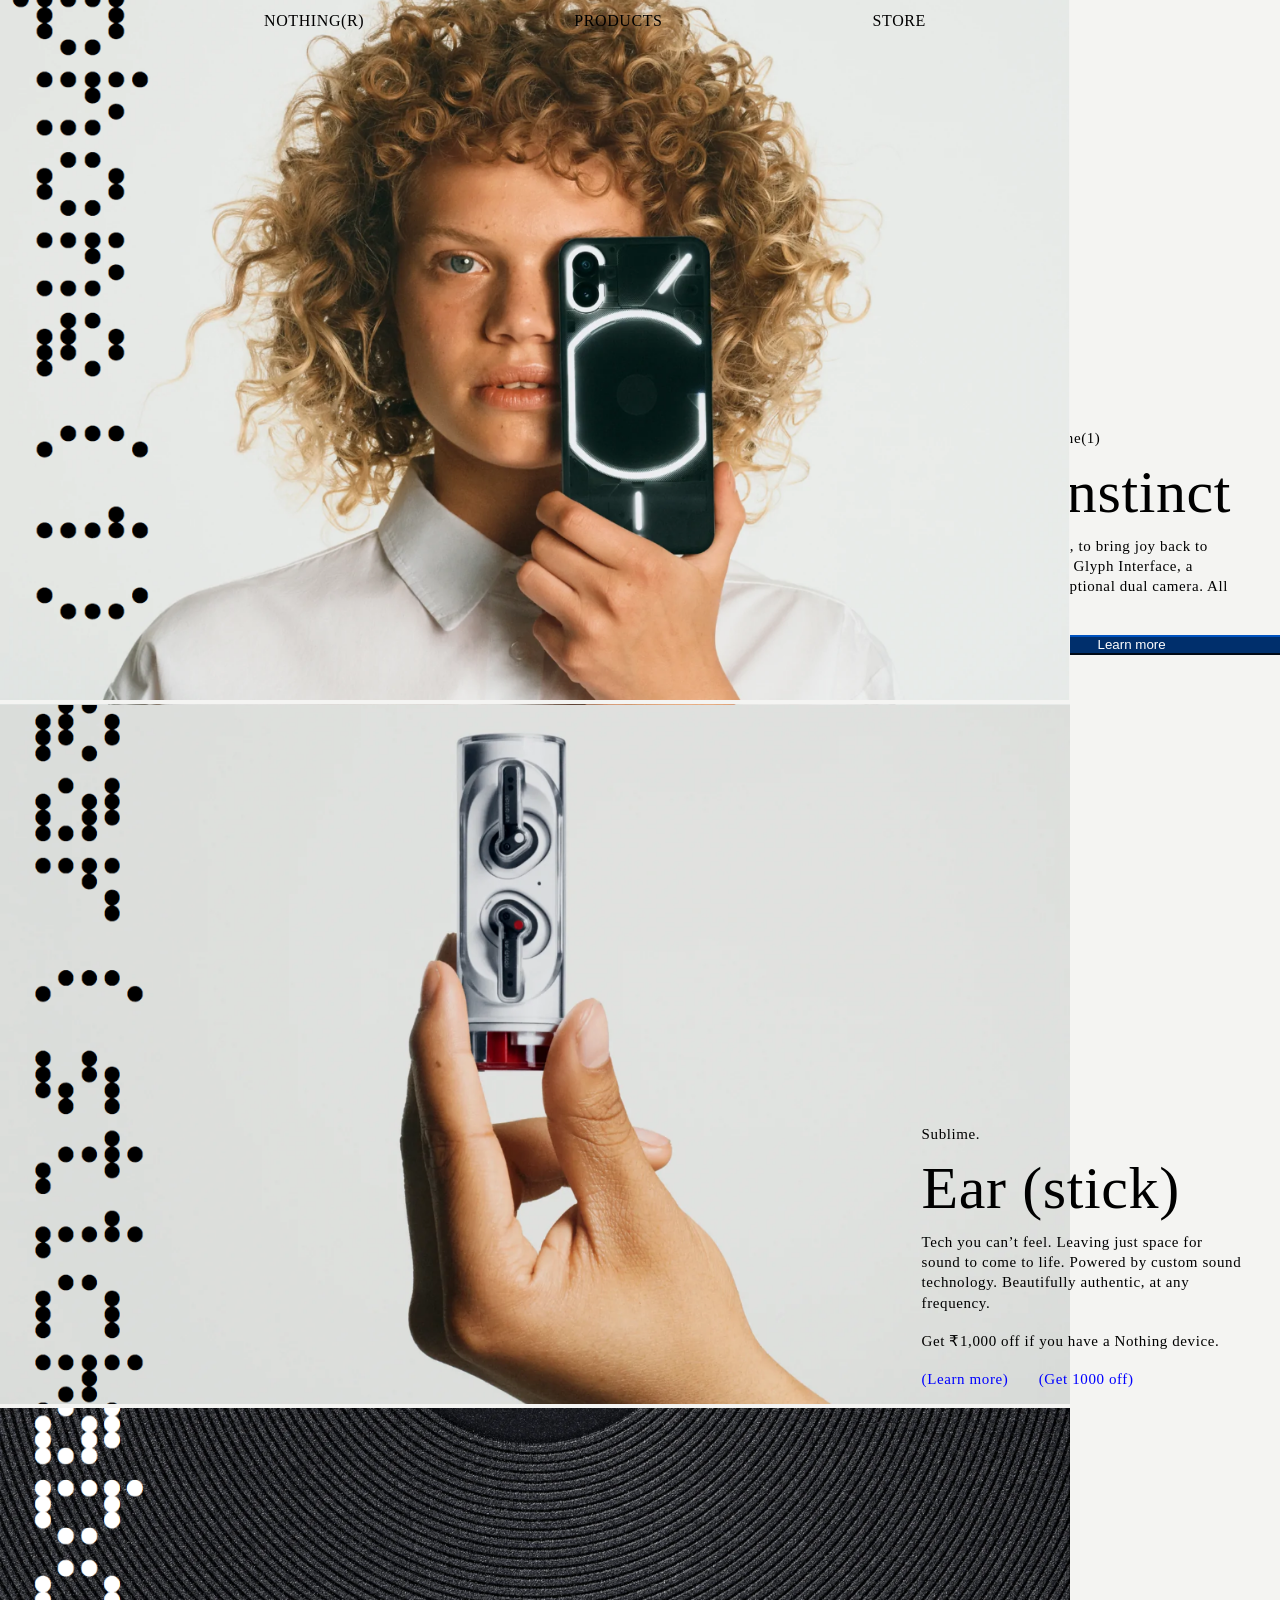
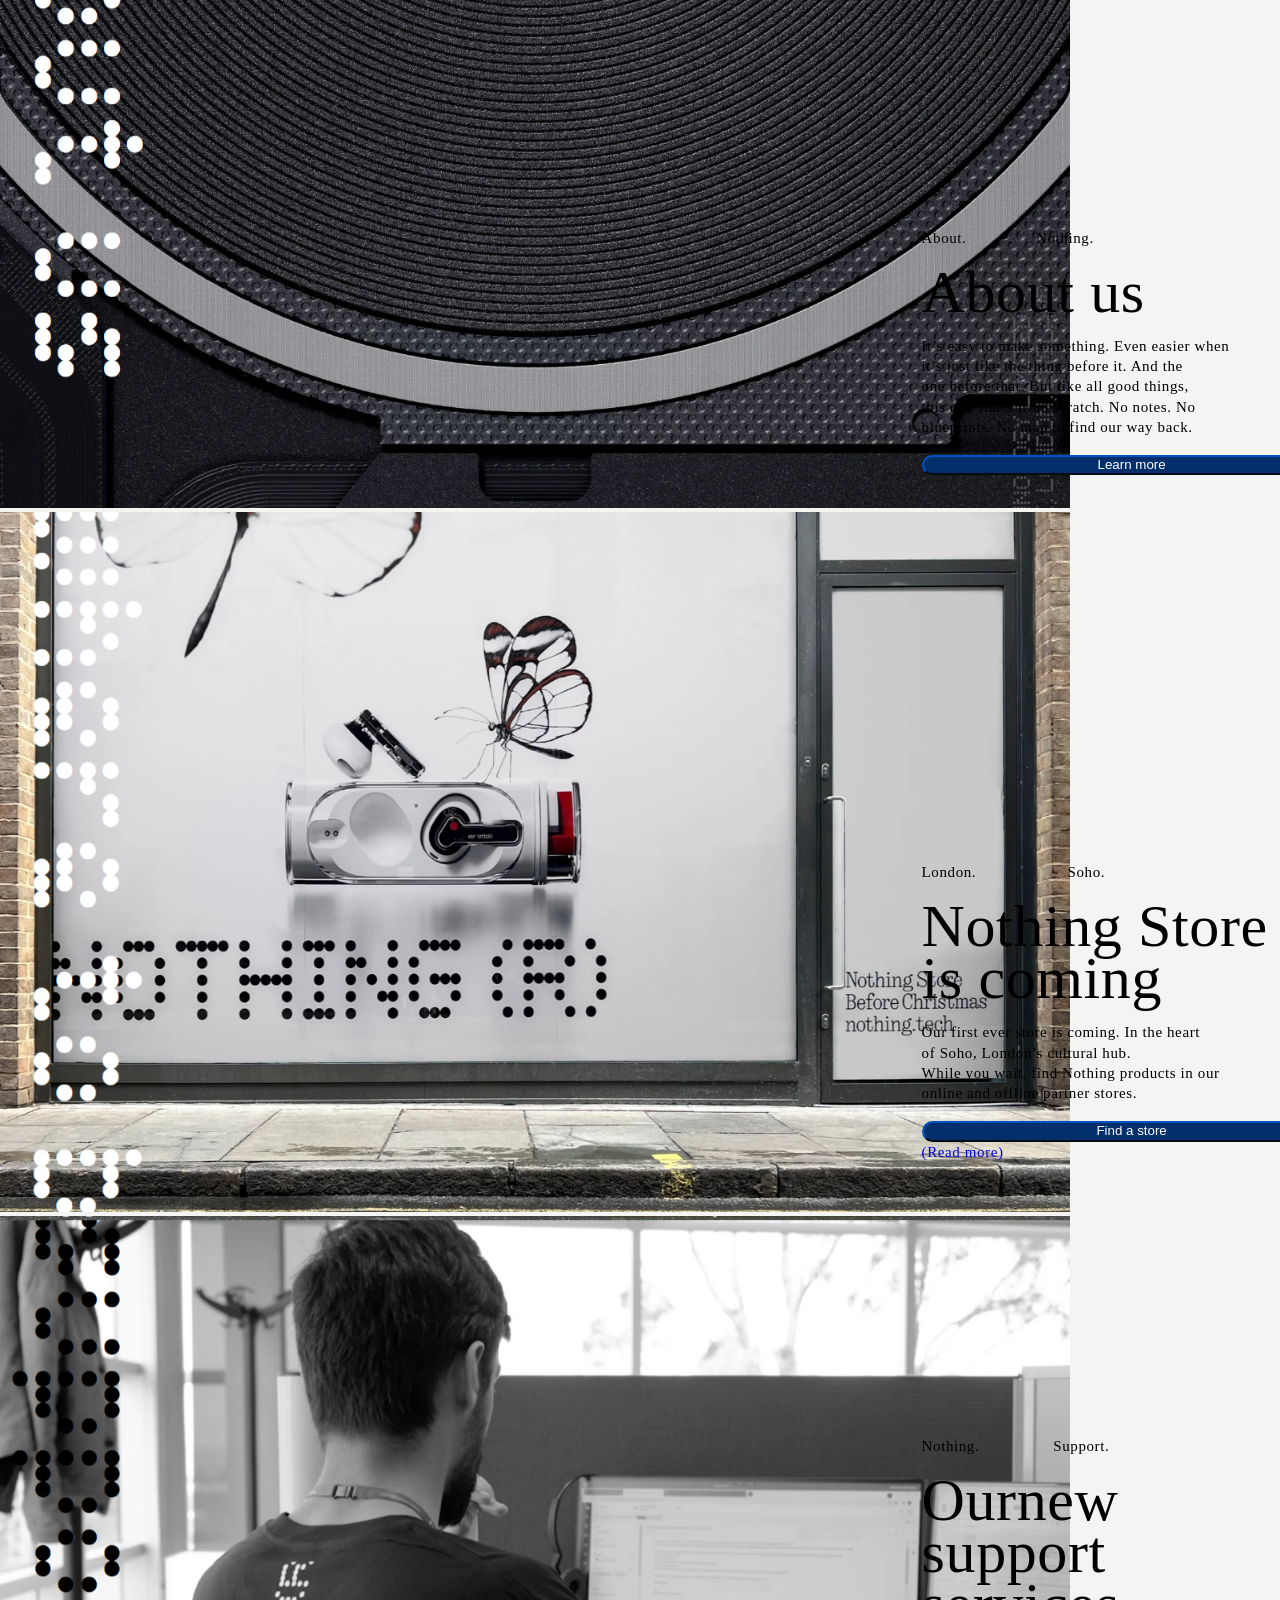
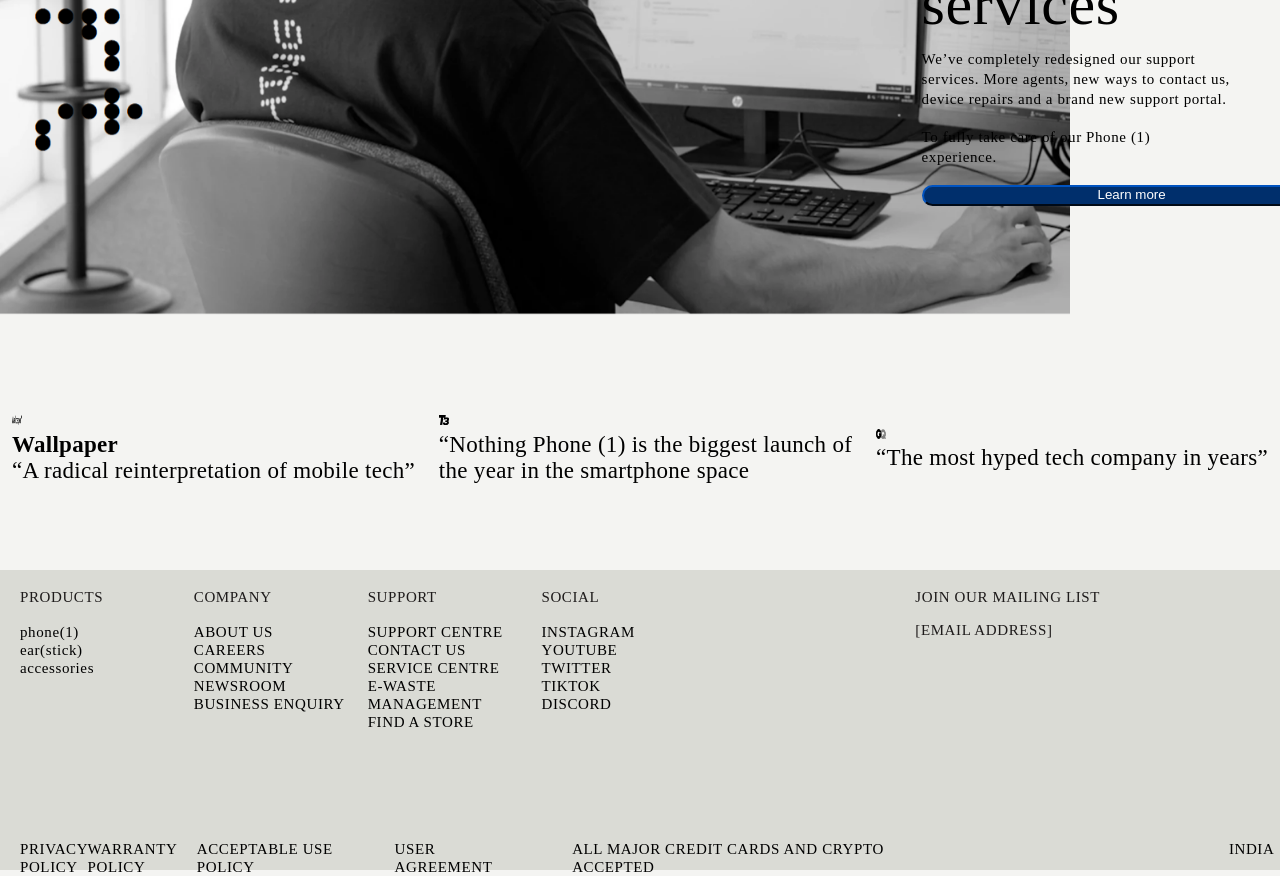
==== index.html @ 7f534dce "file name changed" ====
<!DOCTYPE html>
<html lang="en">
<head>
    <meta charset="UTF-8">
    <meta http-equiv="X-UA-Compatible" content="IE=edge">
    <meta name="viewport" content="width=device-width, initial-scale=1.0">
    <title>Nothing</title>
    <link href="nothing.css" rel="stylesheet">
</head>
<body>
    <main>
        <div class="mainn">
        <div class="aa">
            <div class="lefta">
                <img src="\nothing1.png" width="1070px" height="700px">
                <div class="la">
                <div><a href="#">NOTHING(R)</a></div>
                <div> <a href="#">PRODUCTS</a></div>
                <div><a href="#">STORE</a></div>
            </div>
                
            </div>
            <div class="righta">
                <div><a href="#">LOGIN</a></div>
                <nav>
                <h6 class="cone">Indroducing.&nbsp; &nbsp;&nbsp;&nbsp;  &nbsp;    Phone(1)</h6>
                <br>
                <h1 class="ctwo">Pure instinct</h1>
                <br>
                <p class="cone">Designed with instinct, to bring joy back to <br> everyday. Through the Glyph Interface, a <br> perfected OS and exceptional dual camera. All<br> startlingly fast.</p>
                <br>
                <button class="button">Learn more</button>
            </nav>
            </div>
        </div>
            <div class="b">
                
                <div class="leftb">
                  <img src="\nothing 2.png" width="1070px" height="700px">
                </div>
                <div class="rightb">
                    <h6 class="cone">Sublime.</h6>
                    <br>
                    <h1 class="ctwo">Ear (stick)</h1>
                    <br>
                    <h6 class="cone">Tech you can’t feel. Leaving just space for<br> sound to come to life. Powered by custom sound <br>technology. Beautifully authentic, at any<br> frequency.</h6>
                    <br>
                    <h6 class="cone">Get ₹1,000 off if you have a Nothing device.</h6>
                    <br>
                    <h6 class="cfour">(Learn more)&nbsp;&nbsp;&nbsp;&nbsp;&nbsp;&nbsp;&nbsp;(Get 1000 off)</h6>
                    
                </div>    
        </div>
        <div class="c">
            <div class="leftc">
<img src="\nothing 3.png" width="1070px" height="700px">
            </div>
            <div class="rightc">
<h6 class="cone">About. &nbsp;&nbsp;&nbsp;&nbsp;&nbsp;&nbsp;&nbsp;&nbsp; &nbsp; &nbsp; &nbsp; Nothing.</h6>
<br>
<h1 class="ctwo">About us</h1>
<br>
<h6 class="cone">It’s easy to make something. Even easier when <br>it’s just like the thing before it. And the <br>one before that. But like all good things,<br> this one starts from scratch. No notes. No <br>blueprints. No map to find our way back.</h6>
<br>
<button class="button">Learn more</button>
            </div>
        </div>
        <div class="d">
            <div class="leftd">
                <img src="\nothing 4.png" width="1070px" height="700px">
            </div>
            <div class="rightd">
                <h6 class="cone">London. &nbsp; &nbsp; &nbsp; &nbsp; &nbsp; &nbsp; &nbsp; &nbsp; &nbsp; &nbsp;        Soho.</h6>
                <br>
                <h1 class="ctwo">Nothing Store<br>is coming</h1>
                <br>
                <h6 class="cone">Our first ever store is coming. In the heart<br> of Soho, London’s cultural hub.<br>
                    While you wait, find Nothing products in our<br> online and offline partner stores.</h6>
                    <br>
                    <button class="button">Find a store</button>
                    <br>
                    <h6 class="cfour">(Read more)</h6>
            </div>
        </div>
        <div class="e">
            <div class="lefte">
<img src="\nothing 5.png" width="1070px" height="700px">
            </div>
            <div class="righte">
                <h6 class="cone">Nothing. &nbsp; &nbsp; &nbsp; &nbsp; &nbsp; &nbsp; &nbsp; &nbsp;      Support.</h6>
                <br>
                <h1 class="ctwo">Ournew<br>support<br>services</h1>
                <br>
                <h6 class="cone">We’ve completely redesigned our support<br> services. More agents, new ways to contact us,<br> device repairs and a brand new support portal.</h6>
                <br>
                <h6 class="cone">To fully take care of our Phone (1)<br> experience.</h6>
                <br>
                <button class="button">Learn more</button>
            </div>
        </div>
        <div class="f">
            <div class="af">
                
              <img src="\i1.webp" width="10px" height="10px"><h4>Wallpaper</h4>
                         <h>“A radical reinterpretation of mobile tech”</h>
            </div>
            <div class="bf">
                <img src="\i2.webp" width="10px" height="10px">
                <br>
                <h>“Nothing Phone (1) is the biggest launch of<br> the year in the smartphone space</h>

            </div>
            <div class="cf">
                 <img src="\i3.webp" width="10px" height="10px">
                 <br>
              <h>“The most hyped tech company in years”</h>
            </div>
        </div>
    </div>
    </main>
    <footer>
        <div class="foot">
            <div class="foota">
            <ul>
                <li><h4 class="hone">PRODUCTS</h4></li>
                <br>
                <li><a href="">phone(1)</a></li>
                <li><a href="">ear(stick)</a></li>
                    <li><a href="">accessories</a></li>
            </ul>
            </div>
            <div class="footb">
                <ul>
                    <li><h4 class="hone">COMPANY</h4></li> 
                <br>
               <li><a href="">ABOUT US</a></li> 
               <li><a href="">CAREERS</a></li> 
               <li><a href="">COMMUNITY</a></li> 
               <li><a href="">NEWSROOM</a></li> 
               <li><a href="">BUSINESS ENQUIRY</a></li> 
            </ul>
            </div>
            <div class="footc">
                <ul>
                    <li><h4 class="hone">SUPPORT</h4></li> 
                <br>
                <li><a href="">SUPPORT CENTRE</a></li> 
                <li><a href="">CONTACT US</a></li> 
                <li><a href="">SERVICE CENTRE</a></li> 
                <li><a href="">E-WASTE MANAGEMENT</a></li> 
                <li><a href="">FIND A STORE</a></li> 
            </ul>
                </div>
            <div class="footd">
                <ul>
                    <li><h4 class="hone">SOCIAL</h4></li> 
                  <br>
                  <li><a href="">INSTAGRAM</a></li> 
                    <li><a href="">YOUTUBE</a></li> 
                        <li><a href="">TWITTER</a></li> 
                            <li><a href="">TIKTOK</a></li> 
                                <li><a href="">DISCORD</a></li> 
                            </ul>
            </div>
            <div class="foote">
                <nav>
                    <h3 class="hone">JOIN OUR MAILING LIST</h3>
                    <br>
                    <h4 class="hone">[EMAIL ADDRESS]</h4>
                </nav>
        </div>
    </div>
        <div class="footerr">
            <div class="one"><a href="">PRIVACY POLICY</a></div>
            <div class="two"><a href="">WARRANTY POLICY</a></div>
        <div class="three"><a href="">ACCEPTABLE USE POLICY</a></div>
            <div class="four"><a href="">USER AGREEMENT</a></div>
           <div class="five"><a>ALL MAJOR CREDIT CARDS AND CRYPTO ACCEPTED</a></div>
            <div class="six"><a href="">INDIA</a></div>
        </div>
    </footer>
    
</body>
</html>
---- nothing.css ----
*{
    margin: 0;
    padding: 0;
}
body{
    margin: 0;
    padding: 0;
    background-color: #f4f4f2;
    overflow-x: hidden;

}
.aa{
    display: flex;
    width: 100%;
   
}
.lefta{
    position: relative;
    color: white;
     width: 72%;
}
.la{
    display: flex;
    position: absolute;
    top: 3%;
    transform: translate(-50%,-50%);
    padding-left: 1400px;
   
}
.la div{
    margin-right: 210px;
   
}
.la div a{
    text-decoration: dotted;
    font-family:'Ndot-55', 'NType82Mono';
    color: #000;
    letter-spacing: 0.6px;
}
.righta div a{
    text-decoration: none;
    font-family:'Ndot-55', 'NType82Mono';
    color: #000;
    letter-spacing: 0.6px;
    
}
.righta{
    padding-top: 10px;
    width: 28%;
    
    
} 
.righta nav{
    padding-top: 400px;
}
.button{
    width: 420px;
    color:white;
    background-color:#002F6C;
    border-color: #002F6C;
    font-weight: 300;
    line-height: 1.25;
    border-radius: 50rem;
    align-items: center;
}
button:hover{
    cursor: pointer;
    transition: all ease-out;
}
.cfour{
    font-size: 0.9375rem;
    line-height: 1.34;
    letter-spacing: 0.6px;
    font-weight: 300;
    color: blue;

}
.cone{
    font-size: 0.9375rem;
    line-height: 1.34;
    letter-spacing: 0.6px;
    font-weight: 300;
}
.ctwo{
    font-size: 3.75rem;
    line-height: 0.87;
    letter-spacing: 0.6px;
    font-weight: 300;
}
.leftb{
    width: 72%;
    float: left;
}
.rightb{
    padding-top: 420px;
    width: 28%;
    float: left;
}
.leftc{
    width: 72%;
    float: left;
}
.rightc{
    padding-top: 420px;
    width: 28%;
    float: left;
}
.leftd{
    width: 72%;
    float: left;
}
.rightd{
    padding-top: 350px;
    width: 28%;
    float: left;
}
.righte{
    padding-top: 220px;
    width: 28%;
    float: left;
}
.lefte{
    width: 72%;
    float: left;
}

ul{
    list-style-type: none;
}
.f{
    display: flex;
    width: 100%;
    height: 250px;
    justify-content: space-around;
    align-items: center;
    font-family: 'Times New Roman';
    font-size: 23px;
    line-height: 1.15;
    letter-spacing: 0.3px;
    font-weight: lighter;
}
    
.foot{
    background-color: #7d816e38;
    display: flex;
    height: 250px;
    width: 100%;
    padding-left: 20px;
    padding-top: 20px;

}
.foota,.footb,.footc,.footd{
    flex: 1;
}
.foote{
    padding-left: 200px;
    padding-right: 200px;
}
.footerr{
    display: flex;
    padding-left: 20px;
    width: 100%;
    height: 30px;
    background-color: #7d816e38;
    font-family: 'Ndot-55';
}
.one,.two{
    flex: 1;
}
.three{
    padding-left: 20px;
}
.four{
    padding-left: 20px;
}
.five{
    padding-left: 50px;
}
.six{
    padding-left: 300px;
   padding-right: 2%;
}
 ul li a{
    text-decoration: none;
    font-size: 15px;
    line-height: 1;
    letter-spacing: 0.6px;
    color: #000;
}
.footerr a{
    text-decoration: none;
    font-size: 15px;
    line-height: 1;
    letter-spacing: 0.6px;
    color: #000;

}
.hone{
    font-weight: 300;
    text-decoration: none;
    font-size: 15px;
    font-family: "Ndot-55";
    line-height: 1;
    letter-spacing: 0.6px;
    color: rgb(30, 27, 27);
}
.af h6{
    float: left;
    font-size: 22px;
    font-weight: bold;
}
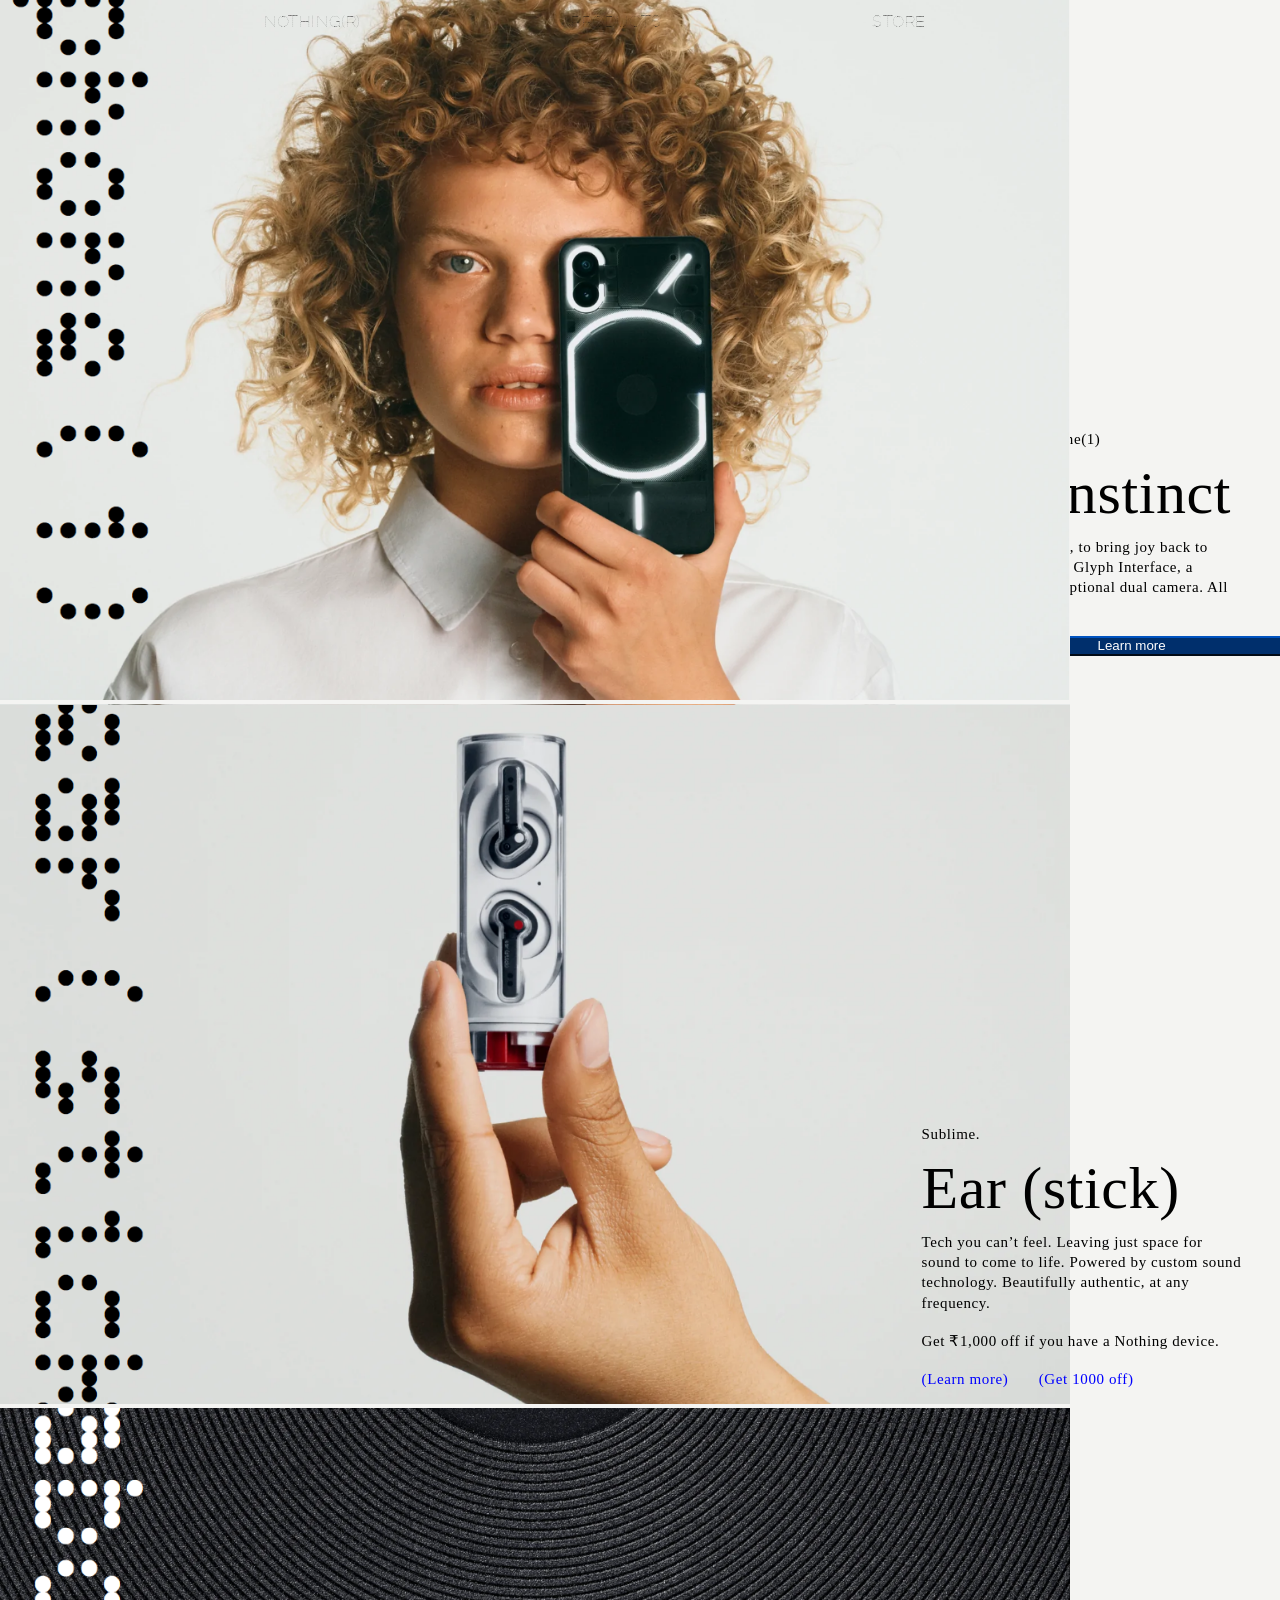
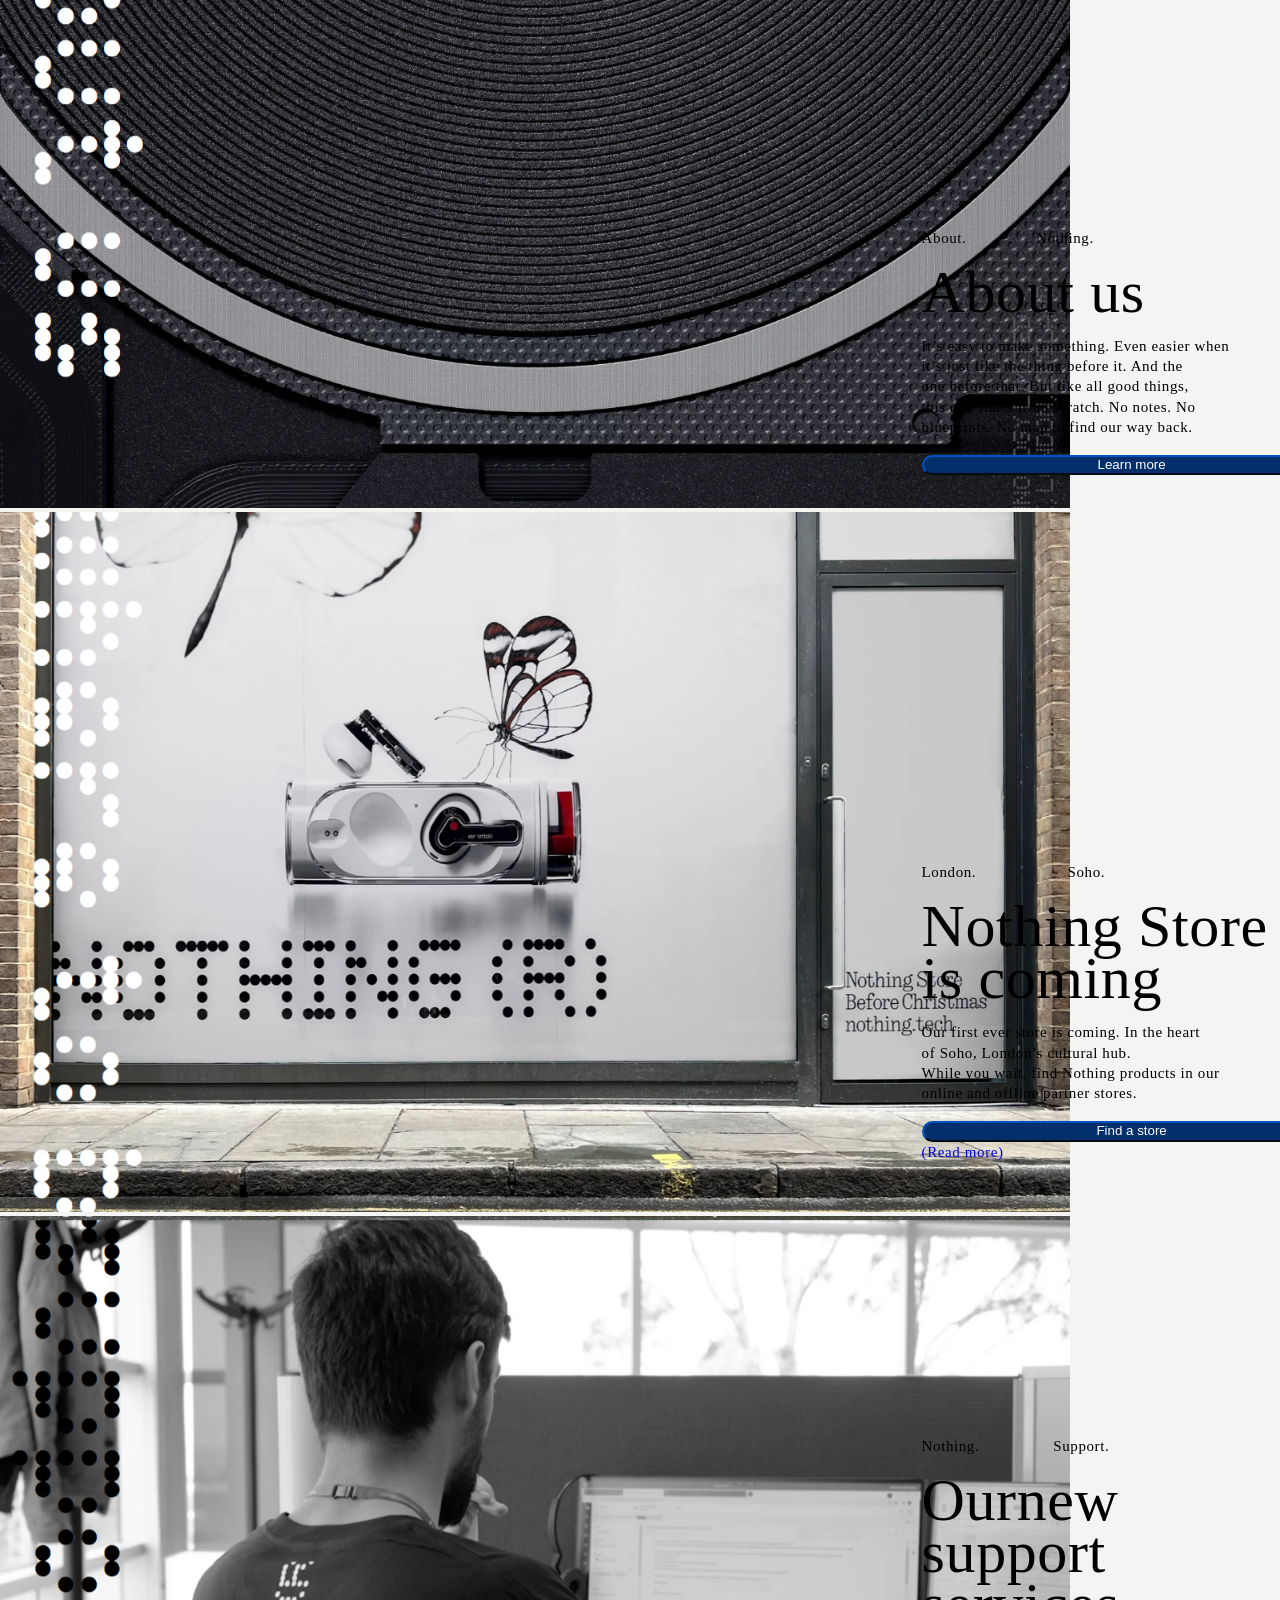
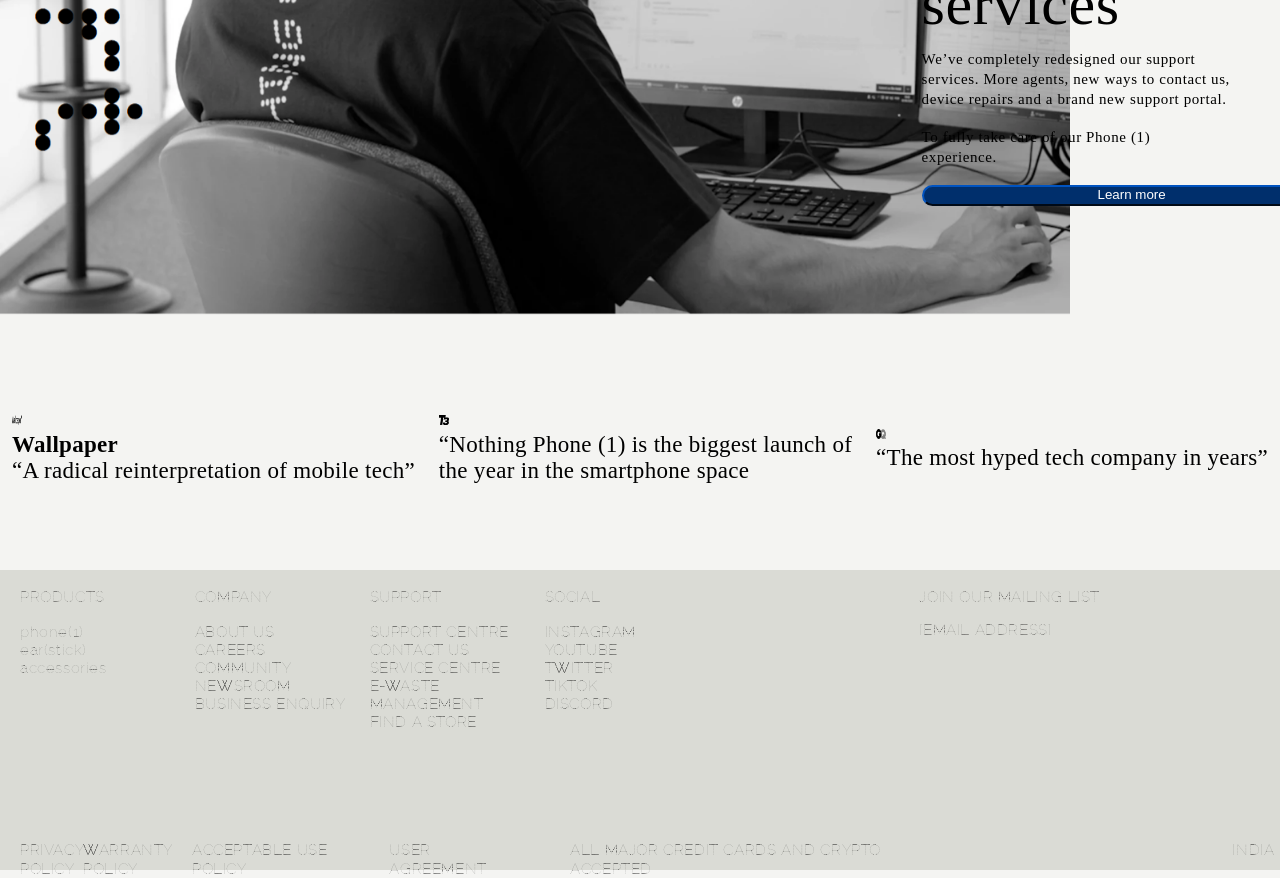
==== commit d1c1b878: "second" ====
--- a/index.html
+++ b/index.html
@@ -6,13 +6,16 @@
     <meta name="viewport" content="width=device-width, initial-scale=1.0">
     <title>Nothing</title>
     <link href="nothing.css" rel="stylesheet">
+    <link rel="preconnect" href="https://fonts.googleapis.com">
+<link rel="preconnect" href="https://fonts.gstatic.com" crossorigin>
+<link href="https://fonts.googleapis.com/css2?family=Raleway+Dots&display=swap" rel="stylesheet">
 </head>
 <body>
     <main>
         <div class="mainn">
         <div class="aa">
             <div class="lefta">
-                <img src="\nothing1.png" width="1070px" height="700px">
+                <img src="nothing1.png" width="1070px" height="700px">
                 <div class="la">
                 <div><a href="#">NOTHING(R)</a></div>
                 <div> <a href="#">PRODUCTS</a></div>
@@ -36,7 +39,7 @@
             <div class="b">
                 
                 <div class="leftb">
-                  <img src="\nothing 2.png" width="1070px" height="700px">
+                  <img src="nothing 2.png" width="1070px" height="700px">
                 </div>
                 <div class="rightb">
                     <h6 class="cone">Sublime.</h6>
@@ -53,7 +56,7 @@
         </div>
         <div class="c">
             <div class="leftc">
-<img src="\nothing 3.png" width="1070px" height="700px">
+<img src="nothing 3.png" width="1070px" height="700px">
             </div>
             <div class="rightc">
 <h6 class="cone">About. &nbsp;&nbsp;&nbsp;&nbsp;&nbsp;&nbsp;&nbsp;&nbsp; &nbsp; &nbsp; &nbsp; Nothing.</h6>
@@ -67,7 +70,7 @@
         </div>
         <div class="d">
             <div class="leftd">
-                <img src="\nothing 4.png" width="1070px" height="700px">
+                <img src="nothing 4.png" width="1070px" height="700px">
             </div>
             <div class="rightd">
                 <h6 class="cone">London. &nbsp; &nbsp; &nbsp; &nbsp; &nbsp; &nbsp; &nbsp; &nbsp; &nbsp; &nbsp;        Soho.</h6>
@@ -84,7 +87,7 @@
         </div>
         <div class="e">
             <div class="lefte">
-<img src="\nothing 5.png" width="1070px" height="700px">
+<img src="nothing 5.png" width="1070px" height="700px">
             </div>
             <div class="righte">
                 <h6 class="cone">Nothing. &nbsp; &nbsp; &nbsp; &nbsp; &nbsp; &nbsp; &nbsp; &nbsp;      Support.</h6>
@@ -101,17 +104,17 @@
         <div class="f">
             <div class="af">
                 
-              <img src="\i1.webp" width="10px" height="10px"><h4>Wallpaper</h4>
+              <img src="i1.webp" width="10px" height="10px"><h4>Wallpaper</h4>
                          <h>“A radical reinterpretation of mobile tech”</h>
             </div>
             <div class="bf">
-                <img src="\i2.webp" width="10px" height="10px">
+                <img src="i2.webp" width="10px" height="10px">
                 <br>
                 <h>“Nothing Phone (1) is the biggest launch of<br> the year in the smartphone space</h>
 
             </div>
             <div class="cf">
-                 <img src="\i3.webp" width="10px" height="10px">
+                 <img src="i3.webp" width="10px" height="10px">
                  <br>
               <h>“The most hyped tech company in years”</h>
             </div>
--- a/nothing.css
+++ b/nothing.css
@@ -33,13 +33,13 @@
 }
 .la div a{
     text-decoration: dotted;
-    font-family:'Ndot-55', 'NType82Mono';
+    font-family:'Raleway Dots', cursive;
     color: #000;
     letter-spacing: 0.6px;
 }
 .righta div a{
-    text-decoration: none;
-    font-family:'Ndot-55', 'NType82Mono';
+    font-family: 'Raleway Dots', cursive;
+    text-decoration: none;
     color: #000;
     letter-spacing: 0.6px;
     
@@ -162,7 +162,7 @@
     width: 100%;
     height: 30px;
     background-color: #7d816e38;
-    font-family: 'Ndot-55';
+    font-family: 'Raleway Dots', cursive;;
 }
 .one,.two{
     flex: 1;
@@ -181,6 +181,7 @@
    padding-right: 2%;
 }
  ul li a{
+    font-family: 'Raleway Dots', cursive;
     text-decoration: none;
     font-size: 15px;
     line-height: 1;
@@ -199,7 +200,7 @@
     font-weight: 300;
     text-decoration: none;
     font-size: 15px;
-    font-family: "Ndot-55";
+    font-family: 'Raleway Dots', cursive;
     line-height: 1;
     letter-spacing: 0.6px;
     color: rgb(30, 27, 27);
